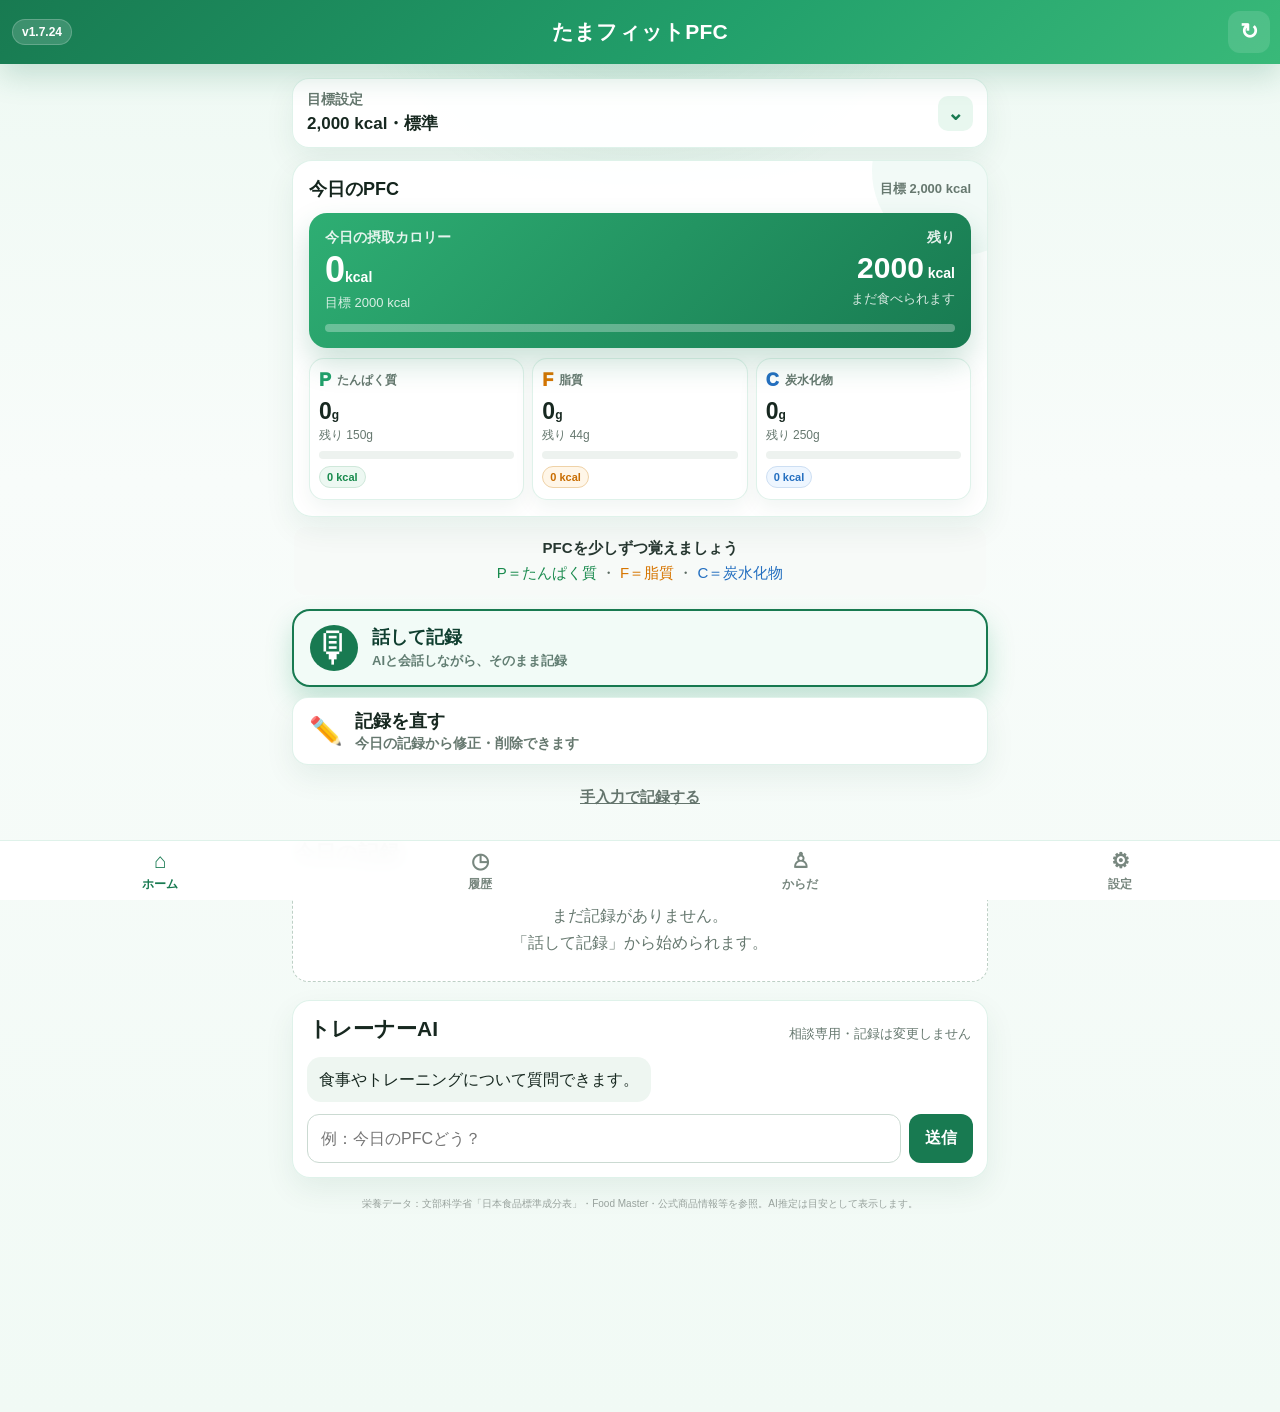
==== clean/index.html @ 048c7cb8 "Expose v1.7.24 runtime in clean entry" ====
<!doctype html>
<html lang="ja">
<head>
  <meta charset="utf-8">
  <meta name="viewport" content="width=device-width,initial-scale=1,maximum-scale=1,user-scalable=no">
  <meta name="theme-color" content="#187a51">
  <title>たまフィットPFC</title>
  <link rel="preconnect" href="https://script.google.com">
  <link rel="preconnect" href="https://script.googleusercontent.com">
  <link rel="preconnect" href="https://generativelanguage.googleapis.com" crossorigin>
  <link rel="stylesheet" href="./assets/app.css">
  <link rel="stylesheet" href="./assets/voice-lab.css">
  <link rel="stylesheet" href="./assets/senior-ui.css?v=1.6.1">
  <link rel="stylesheet" href="./assets/v160.css?v=1.6.1">
  <style>
    #voice-sheet .sv4-header .close-btn{width:auto;min-width:96px;padding:0 12px;font-size:15px;font-weight:900;display:inline-flex;align-items:center;justify-content:center;gap:4px}
    #voice-sheet .sv4-header .close-btn::after{content:'ホーム';font-size:13px;font-weight:900}
  </style>
</head>
<body>
<header class="header">
  <div class="app-build-version">v1.7.24</div>
  <h1>たまフィットPFC</h1>
  <button class="header-refresh" id="reload-btn" title="最新版に更新" aria-label="最新版に更新">↻</button>
</header>
<main class="container">
  <section id="view-home"></section>
  <section id="view-history" hidden></section>
  <section id="view-body" hidden></section>
  <section id="view-settings" hidden></section>
</main>
<nav class="bottom-nav">
  <button class="nav-btn active" data-view="home"><span>⌂</span>ホーム</button>
  <button class="nav-btn" data-view="history"><span>◷</span>履歴</button>
  <button class="nav-btn" data-view="body"><span>♙</span>からだ</button>
  <button class="nav-btn" data-view="settings"><span>⚙</span>設定</button>
</nav>
<div id="voice-modal" class="modal" hidden><div class="modal-sheet" id="voice-sheet"></div></div>
<div id="manual-modal" class="modal" hidden><div class="modal-sheet small-sheet" id="manual-sheet"></div></div>
<div id="toast"></div>
<script src="./assets/base-foods.js"></script>
<script>globalThis.__PFC_CLEAN_BASE_FOOD_ROWS__ = DB;</script>
<script type="importmap">{"imports":{
  "./src/voice/input.js":"./src/voice/input.js?v=1.5.1",
  "./src/ai/client.js":"./src/ai/client.js?v=1.5.1",
  "./src/ai/client-base.js":"./src/ai/client-base.js?v=1.5.1",
  "./src/nutrition/catalog.js":"./src/nutrition/catalog.js?v=1.5.1",
  "./src/nutrition/engine.js":"./src/nutrition/engine.js?v=1.5.1"
}}</script>
<script type="module" src="./src/main-v160.js?v=1.7.24"></script>
</body>
</html>
---- clean/assets/app.css ----
:root{--th:#22a06b;--green:#22a06b;--green-dark:#187a51;--green-light:#dff5e9;--green-soft:#effaf4;--bg:#f1faf5;--card:#fff;--text:#172820;--muted:#66786f;--line:rgba(34,160,107,.14);--danger:#bd3c35;--shadow:0 12px 30px rgba(20,83,57,.075)}*{box-sizing:border-box}html{background:var(--bg);color:var(--text);font-family:-apple-system,BlinkMacSystemFont,"Segoe UI","Noto Sans JP",sans-serif}body{margin:0;padding:0 0 76px;min-height:100vh;background:radial-gradient(circle at 50% -90px,rgba(34,160,107,.16),transparent 310px),linear-gradient(180deg,#eef9f3 0%,#f8fcfa 34%,#f1faf5 100%);color:var(--text)}button,input,select{font:inherit}.header{position:sticky;top:0;z-index:30;min-height:64px;display:flex;align-items:center;justify-content:center;padding:10px 58px;background:linear-gradient(135deg,#187a51 0%,#22a06b 56%,#39b979 100%);box-shadow:0 12px 30px rgba(24,122,81,.20);color:#fff}.header h1{font-size:19px;margin:0;font-weight:900;letter-spacing:.01em;white-space:nowrap}.app-build-version{position:absolute;left:12px;top:50%;transform:translateY(-50%);font-size:10px;font-weight:900;padding:5px 8px;border-radius:999px;background:rgba(255,255,255,.16);border:1px solid rgba(255,255,255,.20);color:#fff}.header-refresh{position:absolute;right:10px;top:50%;transform:translateY(-50%);width:42px;height:42px;border:0;border-radius:12px;background:rgba(255,255,255,.12);color:#fff;font-size:22px;font-weight:900;cursor:pointer}.container{max-width:720px;margin:0 auto;padding:14px 12px 32px}.section-title{margin:6px 2px 14px}.section-title h1{font-size:23px;margin:0 0 4px}.section-title p{margin:0;color:var(--muted);font-size:12px}.tgt-sec,.dash,.trainer-card,.panel,.backup-panel,.runtime-panel,.record-card,.history-day,.body-row{background:rgba(255,255,255,.95);border:1px solid var(--line);box-shadow:var(--shadow)}.tgt-sec{border-radius:17px;margin-bottom:12px}.tgt-tog{display:flex;align-items:center;justify-content:space-between;padding:12px 14px}.tgt-tog-text{display:flex;flex-direction:column;gap:3px}.tgt-label{font-size:11px;color:var(--muted);font-weight:800}.tgt-value{font-size:14px;font-weight:900}.tgt-arrow{width:35px;height:35px;border:0;border-radius:10px;background:#e8f7ef;color:#187a51;font-size:20px;font-weight:900}.dash{position:relative;border-radius:20px;padding:16px;margin-bottom:10px;overflow:hidden}.dash::after{content:"";position:absolute;right:-55px;top:-75px;width:170px;height:170px;border-radius:50%;background:rgba(34,160,107,.055);pointer-events:none}.dash-t{position:relative;z-index:1;display:flex;justify-content:space-between;align-items:center;gap:10px;color:#14251d;font-weight:900;font-size:15px;margin-bottom:12px}.dash-target{font-size:10px;color:var(--muted);font-weight:800}.mtr-cal{position:relative;z-index:1;border-radius:18px;padding:16px;background:linear-gradient(135deg,#2eae73 0%,#187a51 100%);color:#fff;box-shadow:0 15px 30px rgba(24,122,81,.22)}.cal-summary{display:flex;justify-content:space-between;gap:14px}.cal-caption{font-size:11px;font-weight:700;opacity:.88}.cal-value{font-size:36px;font-weight:900;line-height:1.1;margin-top:3px}.cal-value small,.cal-rem small{font-size:12px;font-weight:800}.cal-right{text-align:right}.cal-rem{font-size:30px;font-weight:900;line-height:1.15;margin-top:4px}.cal-sub{font-size:10px;opacity:.82;margin-top:4px}.bar-bg{height:8px;border-radius:999px;background:#edf2ef;overflow:hidden}.bar{display:block;height:100%;border-radius:inherit;background:var(--green);transition:width .25s}.mtr-cal .bar-bg{margin-top:13px;background:rgba(255,255,255,.30)}.mtr-cal .bar{background:rgba(255,255,255,.94)}.pfc-mini-grid{display:grid;grid-template-columns:repeat(3,1fr);gap:8px;margin-top:10px}.macro-card{background:#fff;border:1px solid var(--line);border-radius:15px;padding:11px 9px;box-shadow:0 8px 20px rgba(20,83,57,.06)}.macro-head{display:flex;align-items:center;gap:6px}.macro-letter{font-weight:1000;color:var(--green);font-size:18px}.macro-name{font-size:9px;color:var(--muted);font-weight:800}.macro-value{font-size:21px;font-weight:900;margin:7px 0 2px}.macro-value small{font-size:10px}.macro-goal{font-size:9px;color:var(--muted);margin-bottom:7px}.macro-cal-pill{display:inline-block;margin-top:7px;padding:4px 7px;border-radius:999px;background:#f4fbf7;border:1px solid #d7eee2;color:#187a51;font-size:8px;font-weight:800}.macro-f .macro-letter{color:#d67500}.macro-c .macro-letter{color:#246fc0}.macro-f .bar{background:#d49b28}.macro-c .bar{background:#3479b0}.senior-pfc-legend{margin:10px 2px 0;padding:9px 10px;border-radius:12px;background:#f7faf8;color:#596961;font-size:12px;line-height:1.55;text-align:center}.senior-pfc-legend b{color:#273831}.senior-pfc-legend .p{color:#188a4d}.senior-pfc-legend .f{color:#d67500}.senior-pfc-legend .c{color:#246fc0}.senior-main-actions{display:grid;gap:10px;margin:14px 0 20px}.senior-main-actions button{cursor:pointer;font-family:inherit}.senior-talk-btn{min-height:96px;border:0;border-radius:18px;background:linear-gradient(135deg,#1f9d68 0%,#35b97d 100%);color:#fff;box-shadow:0 13px 26px rgba(34,160,107,.25);display:flex;align-items:center;justify-content:flex-start;gap:16px;padding:16px 20px;text-align:left}.senior-talk-btn .mic{font-size:42px}.senior-talk-btn strong{display:block;font-size:24px}.senior-talk-btn small{display:block;margin-top:4px;font-size:12px;font-weight:700;opacity:.9}.senior-fix-btn{min-height:62px;border-radius:16px;border:1px solid var(--line);background:#fff;color:var(--text);display:flex;align-items:center;gap:12px;padding:11px 16px;text-align:left;box-shadow:var(--shadow)}.senior-fix-btn .pen{font-size:27px}.senior-fix-btn strong{font-size:18px;display:block}.senior-fix-btn small{font-size:11px;color:var(--muted);font-weight:700}.senior-manual-link{border:0;background:transparent;color:#64756d;font-size:12px;font-weight:800;text-decoration:underline;min-height:34px}.records-section{margin-top:2px;scroll-margin-top:82px}.records-section.fix-pulse{animation:fixPulse 1.2s ease}.section-head{display:flex;align-items:end;justify-content:space-between;gap:12px;margin:0 2px 10px}.section-head h2{font-size:18px;margin:0}.section-head span{font-size:10px;color:var(--muted)}.empty-card{padding:24px 18px;text-align:center;color:var(--muted);background:#fff;border:1px dashed #bdd0c5;border-radius:16px;line-height:1.7}.record-card{border-radius:15px;padding:13px;margin-bottom:9px}.record-main{display:flex;justify-content:space-between;gap:10px}.record-main strong{display:block;font-size:15px}.record-main span{display:block;color:var(--muted);font-size:10px;margin-top:4px}.record-main>b{white-space:nowrap;color:var(--green-dark)}.record-macros{font-size:11px;color:var(--muted);margin-top:9px}.record-actions{display:flex;justify-content:flex-end;gap:7px;margin-top:10px}.ghost-btn,.text-btn{border:0;background:#eef5f1;color:var(--green-dark);border-radius:10px;padding:8px 12px;font-weight:800;font-size:12px}.ghost-btn.danger,.text-btn{color:var(--danger);background:#fff0ef}.trainer-card{margin-top:18px;border-radius:18px;padding:14px}.trainer-log{max-height:220px;overflow:auto;display:flex;flex-direction:column;gap:8px;padding:4px 0 12px}.chat-line{max-width:88%;padding:10px 12px;border-radius:14px;font-size:13px;line-height:1.5}.chat-line.bot{background:#eef6f1;align-self:flex-start}.chat-line.user{background:var(--green-dark);color:#fff;align-self:flex-end}.chat-line.loading{opacity:.6}.chat-compose{display:flex;gap:8px}.chat-compose input,.search-input{flex:1;border:1px solid #cbdad2;border-radius:12px;padding:12px 13px;background:#fff}.chat-compose button{border:0;background:var(--green-dark);color:#fff;border-radius:12px;padding:0 16px;font-weight:900}.history-day{border-radius:16px;padding:15px;margin-bottom:10px}.history-day.current{border-color:#9acbb2;background:#f8fffb}.history-head{display:flex;justify-content:space-between;margin-bottom:7px}.history-head span{color:var(--green-dark);font-weight:900}.history-day>div:nth-child(2){font-size:12px;color:var(--muted)}.history-day details{margin-top:10px}.history-day summary{cursor:pointer;font-size:12px;font-weight:800}.history-items{margin-top:8px;border-top:1px solid var(--line)}.history-items>div{display:flex;justify-content:space-between;gap:10px;padding:8px 0;border-bottom:1px solid #eef3f0;font-size:11px}.body-form,.settings-grid,.backup-panel,.runtime-panel{padding:16px;margin-bottom:12px;border-radius:16px}.body-form,.settings-grid{display:grid;grid-template-columns:repeat(2,1fr);gap:12px}.body-form label,.settings-grid label,.manual-form label,.form-row label{font-size:11px;color:var(--muted);display:flex;flex-direction:column;gap:5px}.body-form input,.settings-grid input,.settings-grid select,.manual-form input,.manual-form select,.form-row input,.form-row select{border:1px solid #cbdad2;border-radius:10px;padding:10px;background:#fff;color:var(--text)}.primary-btn,.secondary-btn{border:0;border-radius:13px;padding:12px 16px;font-weight:900;cursor:pointer}.primary-btn{background:var(--green-dark);color:#fff}.primary-btn:disabled{background:#aab7b0}.secondary-btn{background:#edf5f0;color:var(--green-dark);border:1px solid #d4e4db}.wide{width:100%}.body-row{display:grid;grid-template-columns:1.3fr repeat(3,1fr);gap:8px;border-radius:14px;padding:12px;margin-bottom:8px;font-size:12px}.backup-panel h2,.runtime-panel h2{margin:0 0 8px;font-size:17px}.backup-panel p,.runtime-panel p{font-size:12px;color:var(--muted);line-height:1.6}.button-row{display:flex;gap:8px;flex-wrap:wrap}.bottom-nav{position:fixed;z-index:25;left:0;right:0;bottom:0;padding-bottom:env(safe-area-inset-bottom);display:grid;grid-template-columns:repeat(4,1fr);background:rgba(255,255,255,.97);border-top:1px solid var(--line);backdrop-filter:blur(10px)}.nav-btn{border:0;background:transparent;color:#78877f;padding:9px 4px 7px;font-size:10px;font-weight:900}.nav-btn span{display:block;font-size:19px;line-height:1;margin-bottom:5px}.nav-btn.active{color:var(--green-dark)}.modal[hidden]{display:none!important}.modal{position:fixed;z-index:100;inset:0;background:rgba(5,25,15,.48);display:flex;align-items:flex-end;justify-content:center}.modal-sheet{width:min(680px,100%);max-height:100vh;overflow:auto;background:#fff;box-shadow:0 25px 70px rgba(0,0,0,.25)}.small-sheet{max-width:560px;border-radius:24px 24px 0 0;padding:15px}.sv4-header{position:sticky;top:0;z-index:4;display:flex;align-items:center;justify-content:space-between;padding:13px 15px;background:rgba(255,255,255,.97);border-bottom:1px solid #e5ece8}.sv4-header button{width:46px;height:46px;border:0;border-radius:14px;background:#eef4f1;font-size:24px;color:#42554b}.sv4-header strong{font-size:20px}.sv4-header .spacer{width:46px}.sv4-body{padding:15px;display:grid;gap:13px}.mode-tabs{display:grid;grid-template-columns:repeat(3,1fr);gap:6px}.voice-mode{border:1px solid #dbe6e0;background:#fff;border-radius:13px;padding:9px 6px;text-align:left;color:var(--text)}.voice-mode b{display:block;font-size:12px}.voice-mode small{display:block;font-size:8px;color:var(--muted);margin-top:3px;line-height:1.35}.voice-mode.selected{background:#e9f7ef;border-color:#83bea0;color:var(--green-dark)}.sv4-prompt{padding:14px 15px;border-radius:16px;background:var(--green-soft);font-size:17px;font-weight:900;line-height:1.45;border:1px solid #d9eadf}.sv4-prompt small{display:block;font-size:11px;color:var(--muted);font-weight:650;margin-top:5px}.sv4-listen-status{text-align:center;color:var(--green-dark);font-weight:900;font-size:13px;min-height:20px}.sv4-mic{width:112px;height:112px;border-radius:50%;border:0;margin:0 auto;background:linear-gradient(145deg,#27a96f,#14784f);color:#fff;font-size:50px;box-shadow:0 8px 28px rgba(24,122,81,.28);cursor:pointer}.sv4-mic.listening{animation:pulse 1.25s infinite}.sv4-mic:disabled{opacity:.55}.sv4-last{font-size:12px;color:#52645b;text-align:center;min-height:20px}.sv4-last b{color:#23352c}.sv4-memo{border:1px solid #dce8e1;border-radius:18px;overflow:hidden;background:#fff;box-shadow:0 3px 14px rgba(12,52,34,.06)}.sv4-memo-head{padding:12px 15px;background:#f5faf7;display:flex;align-items:center;justify-content:space-between}.sv4-memo-head strong{font-size:15px}.sv4-memo-head span{font-size:10px;color:#187a51;font-weight:900}.sv4-empty{padding:22px;text-align:center;color:#7b8982;font-size:13px}.sv4-food{display:grid;grid-template-columns:1fr auto;gap:8px;align-items:center;padding:13px 14px;border-top:1px solid #edf2ef}.sv4-food:first-child{border-top:0}.sv4-food-name{font-size:16px;font-weight:900}.sv4-food-meta{font-size:11px;color:#718078;margin-top:3px}.sv4-food-qty{font-size:15px;font-weight:900;color:#20342a;white-space:nowrap;display:flex;align-items:center;gap:7px}.sv4-food.pending .sv4-food-qty{color:#b47400;font-size:12px}.memo-remove{border:0;background:#f2f5f3;color:#6d7b74;border-radius:50%;width:28px;height:28px;font-size:17px}.sv4-text-row{display:flex;gap:8px}.sv4-text-row input{flex:1;min-width:0;border:1px solid #d4e0da;border-radius:13px;padding:13px;font-size:15px}.sv4-text-row button{border:0;border-radius:13px;background:#e8f3ed;color:#176c49;font-weight:900;padding:0 15px}.sv4-actions{position:sticky;bottom:0;background:rgba(255,255,255,.98);border-top:1px solid #e4ebe7;padding:11px 14px calc(11px + env(safe-area-inset-bottom));display:grid;grid-template-columns:1fr;gap:9px}.sv4-actions button{min-height:52px;border-radius:14px;font-size:15px;font-weight:900;border:1px solid #d9e3de;background:#fff;color:#33473d}.sv4-actions .primary{background:var(--green-dark);color:#fff;border:0;font-size:18px}.sv4-actions .primary:disabled{background:#aab8b1}.modal-head{display:flex;justify-content:space-between;gap:12px;align-items:flex-start;margin-bottom:12px}.modal-head strong{display:block;font-size:21px}.modal-head small{display:block;color:var(--muted);margin-top:3px;font-size:11px}.close-btn{border:0;background:#eef4f1;color:#42554b;border-radius:12px;min-width:42px;height:42px;font-size:24px}.food-results{max-height:300px;overflow:auto;margin:10px 0}.food-hit{width:100%;display:flex;justify-content:space-between;align-items:center;gap:12px;border:0;border-bottom:1px solid var(--line);background:#fff;padding:12px;text-align:left}.food-hit span strong{display:block}.food-hit span small{display:block;color:var(--muted);font-size:9px;margin-top:3px}.food-hit>b{font-size:9px;color:var(--green-dark);background:#e9f7ef;border-radius:999px;padding:5px 7px}.manual-hint{padding:20px;color:var(--muted);text-align:center}.manual-form{background:#fff;border:1px solid var(--line);border-radius:16px;padding:14px}.manual-form h3{margin:0 0 10px}.form-row{display:grid;grid-template-columns:1fr 1fr 1fr;gap:8px}.choice-row{display:flex;gap:6px;flex-wrap:wrap;margin:10px 0}.choice-chip{border:1px solid #c9ddd2;background:#f4fbf7;color:var(--green-dark);padding:7px 10px;border-radius:999px;font-size:11px}.manual-preview{font-size:12px;color:var(--muted);margin:10px 0}#toast{position:fixed;z-index:200;left:50%;bottom:88px;transform:translate(-50%,20px);background:#173f2d;color:#fff;padding:10px 15px;border-radius:999px;font-size:12px;font-weight:800;opacity:0;pointer-events:none;transition:.2s;white-space:nowrap}#toast.show{opacity:1;transform:translate(-50%,0)}@keyframes pulse{0%,100%{box-shadow:0 0 0 0 rgba(34,160,107,.25),0 8px 28px rgba(24,122,81,.28)}50%{box-shadow:0 0 0 18px rgba(34,160,107,0),0 8px 28px rgba(24,122,81,.28)}}@keyframes fixPulse{0%,100%{transform:none}35%{transform:scale(1.01);filter:drop-shadow(0 0 14px rgba(34,160,107,.28))}}@media(min-width:760px){.modal{padding:16px;align-items:center}.modal-sheet{border-radius:24px;max-height:calc(100vh - 32px)}}@media(max-width:620px){.container{padding:12px 9px 28px}.header h1{font-size:16px}.app-build-version{font-size:8px}.pfc-mini-grid{gap:6px}.macro-card{padding:9px 7px}.macro-name{font-size:8px}.macro-value{font-size:18px}.senior-talk-btn strong{font-size:22px}.body-form,.settings-grid{grid-template-columns:1fr 1fr}.form-row{grid-template-columns:1fr 1fr}.body-row{grid-template-columns:1fr 1fr}.mode-tabs{gap:4px}.voice-mode{padding:8px 5px}.sv4-body{padding:12px}.sv4-mic{width:108px;height:108px}}
---- clean/assets/voice-lab.css ----
.voice-lab-card{margin:12px 0 14px;padding:12px;border:1px solid #cfe8dc;border-radius:14px;background:#f7fcf9;box-shadow:0 4px 14px rgba(24,122,81,.06)}
.vl-head{display:flex;align-items:flex-start;justify-content:space-between;gap:8px}.vl-head b{font-size:13px;color:#176c49}.vl-head small{display:block;margin-top:2px;color:#62776d;font-size:10px;line-height:1.35}.vl-head>span{font-size:11px;color:#638176;background:#e6f5ed;border-radius:999px;padding:3px 8px;white-space:nowrap}
.vl-now{display:grid;grid-template-columns:repeat(4,1fr);gap:6px;margin-top:10px}.vl-now>div{background:#fff;border:1px solid #e1eee8;border-radius:10px;padding:7px 4px;text-align:center}.vl-now small{display:block;font-size:9px;color:#74847d}.vl-now strong{display:block;margin-top:2px;font-size:12px;color:#173c2e}
.vl-avg{margin-top:8px;font-size:10px;color:#5b6f66;line-height:1.5}.vl-rate{display:flex;align-items:center;gap:5px;flex-wrap:wrap;margin-top:8px}.vl-rate span{font-size:10px;color:#52675e;margin-right:auto}.vl-rate button{border:1px solid #bcdcca;background:white;color:#176c49;border-radius:8px;padding:5px 8px;font-size:10px;font-weight:700}.vl-rate .vl-clear{color:#66756f;border-color:#d9e3de;font-weight:500}
.mode-tabs .voice-mode small{font-size:9px;line-height:1.25}
@media(max-width:390px){.vl-now{grid-template-columns:repeat(2,1fr)}}
---- clean/assets/senior-ui.css ----
/* v1.5.1 — senior-friendly interaction and typography layer.
   Keep form fields selectable, but prevent accidental text-selection/callout on app chrome. */
html,body{font-size:17px;-webkit-text-size-adjust:100%;text-size-adjust:100%}
body{-webkit-tap-highlight-color:transparent}
body :not(input):not(textarea):not([contenteditable="true"]){-webkit-user-select:none;user-select:none;-webkit-touch-callout:none}
button,[role="button"],[data-action],[data-view],[data-mode],summary,label{touch-action:manipulation;-webkit-tap-highlight-color:transparent}
button:focus:not(:focus-visible),[role="button"]:focus:not(:focus-visible){outline:none}
input,textarea,select{font-size:16px;line-height:1.45}

/* Readability: enlarge the smallest labels without changing the overall card geometry. */
.header h1{font-size:21px}
.app-build-version{font-size:12px;padding:5px 9px}
.section-title h1{font-size:25px}
.section-title p{font-size:15px;line-height:1.55}
.tgt-label{font-size:14px}.tgt-value{font-size:17px}
.dash-t{font-size:18px}.dash-target{font-size:13px}
.cal-caption{font-size:14px}.cal-sub{font-size:13px;line-height:1.35}
.cal-value small,.cal-rem small{font-size:14px}
.macro-name{font-size:12px;line-height:1.25}.macro-value{font-size:23px}.macro-value small{font-size:12px}.macro-goal{font-size:12px}.macro-cal-pill{font-size:11px}
.senior-pfc-legend{font-size:15px;line-height:1.65}
.senior-talk-btn small{font-size:15px;line-height:1.4}.senior-fix-btn small{font-size:14px;line-height:1.4}.senior-manual-link{font-size:15px;min-height:44px}
.section-head h2{font-size:21px}.section-head span{font-size:13px}
.empty-card{font-size:16px}
.record-main strong{font-size:18px;line-height:1.35}.record-main span{font-size:14px}.record-main>b{font-size:16px}.record-macros{font-size:14px;line-height:1.55}
.ghost-btn,.text-btn{font-size:15px;min-height:44px}
.chat-line{font-size:16px;line-height:1.6}.chat-compose button{font-size:16px;min-width:64px}
.history-day>div:nth-child(2),.history-day summary{font-size:15px}.history-items>div{font-size:14px}
.body-form label,.settings-grid label,.manual-form label,.form-row label{font-size:14px}.body-row{font-size:14px}
.backup-panel p,.runtime-panel p{font-size:14px;line-height:1.7}
.primary-btn,.secondary-btn{font-size:16px;min-height:48px}
.nav-btn{font-size:12px;min-height:58px}.nav-btn span{font-size:21px}
.sv4-header strong{font-size:22px}
.voice-mode{min-height:72px;padding:10px 8px}.voice-mode b{font-size:16px;line-height:1.25}.voice-mode small{font-size:11px;line-height:1.4}
.sv4-prompt{font-size:20px;line-height:1.5}.sv4-prompt small{font-size:14px;line-height:1.5}
.sv4-listen-status{font-size:16px;line-height:1.45;min-height:24px}
.sv4-last{font-size:15px;line-height:1.5}
.sv4-memo-head strong{font-size:18px}.sv4-memo-head span{font-size:13px}
.sv4-empty{font-size:16px;line-height:1.6}.sv4-food-name{font-size:19px;line-height:1.35}.sv4-food-meta{font-size:14px;line-height:1.45}.sv4-food-qty{font-size:18px}
.sv4-text-row input{font-size:16px}.sv4-text-row button,.sv4-actions button{font-size:17px;min-height:52px}

/* v1.5.1 — the user, not a silence timer, decides when speech is submitted. */
.sv4-input-controls{display:grid;grid-template-columns:minmax(120px,.88fr) minmax(170px,1.12fr);gap:12px;align-items:stretch}
.sv4-input-controls .sv4-mic{width:100%;height:auto;min-height:112px;margin:0;border-radius:24px;display:flex;flex-direction:column;align-items:center;justify-content:center;gap:4px;padding:12px}
.sv4-input-controls .sv4-mic .mic-icon{font-size:48px;line-height:1}
.sv4-input-controls .sv4-mic .mic-label{font-size:15px;font-weight:900;line-height:1.25}
.sv4-send-voice{min-height:112px;border:0;border-radius:24px;background:linear-gradient(145deg,#218d60,#126d49);color:#fff;box-shadow:0 8px 28px rgba(24,122,81,.22);display:flex;flex-direction:column;align-items:center;justify-content:center;gap:5px;padding:14px;cursor:pointer}
.sv4-send-voice strong{font-size:27px;line-height:1.1}.sv4-send-voice small{font-size:14px;font-weight:800;line-height:1.35}
.sv4-send-voice:disabled{background:#c4cfca;color:#f5f7f6;box-shadow:none;cursor:default}

@media (max-width:420px){
  .mode-tabs{gap:5px}.voice-mode{padding:9px 6px}.voice-mode b{font-size:15px}.voice-mode small{font-size:10px}
  .pfc-mini-grid{gap:6px}.macro-card{padding:11px 7px}.macro-name{font-size:11px}.macro-value{font-size:21px}
  .sv4-input-controls{grid-template-columns:minmax(110px,.82fr) minmax(160px,1.18fr);gap:9px}.sv4-send-voice strong{font-size:25px}.sv4-send-voice small{font-size:13px}
}
---- clean/assets/v160.css ----
/* PFC Mirror v1.6.0 — senior integration layer */
.v160-legacy-target-form{position:absolute!important;width:1px!important;height:1px!important;overflow:hidden!important;clip:rect(0 0 0 0)!important;clip-path:inset(50%)!important;white-space:nowrap!important}
.v160-target-panel{background:#fff;border:1px solid #dbe9e1;border-radius:20px;padding:18px;margin-bottom:16px;box-shadow:0 8px 24px rgba(20,80,52,.07)}
.v160-panel-head{display:flex;justify-content:space-between;align-items:flex-end;gap:12px;margin-bottom:15px}
.v160-panel-head span,.v160-mode-title{display:block;font-weight:900;color:#187a51;font-size:14px}
.v160-panel-head strong{display:block;margin-top:3px;font-size:22px;color:#18342a}
.v160-panel-head small{color:#6e7e76;font-weight:700;text-align:right}
.v160-cal-presets{display:grid;grid-template-columns:1fr 1fr;gap:10px}
.v160-cal-btn{min-height:82px;border:1px solid #dce7e1;border-radius:16px;background:#fff;color:#18342a;padding:10px}
.v160-cal-btn span{display:block;font-size:13px;font-weight:800;color:#6d7b74}.v160-cal-btn strong{font-size:27px;line-height:1.15}.v160-cal-btn small{font-size:12px;font-weight:800}
.v160-cal-btn.is-selected,.v160-mode-btn.is-selected{border:2px solid #187a51;background:#eaf7f0;color:#126341}
.v160-mode-title{margin:18px 0 9px}.v160-mode-presets{display:grid;grid-template-columns:1fr 1fr;gap:9px}
.v160-mode-btn{min-height:54px;border:1px solid #dce7e1;border-radius:14px;background:#fff;color:#18342a;font-weight:900}
.v160-custom{margin-top:17px;padding-top:16px;border-top:1px solid #e5ece8}.v160-custom label{font-size:14px;font-weight:800;color:#50635a}
.v160-custom label>span{display:flex;align-items:center;gap:7px;margin-top:7px}.v160-custom input{width:100%;min-height:52px;border:1px solid #cad9d1;border-radius:13px;padding:0 13px;font-size:22px;font-weight:900}
.v160-custom button{width:100%;min-height:54px;margin-top:9px;border:0;border-radius:14px;background:#187a51;color:#fff;font-weight:900}
.v160-alcohol-card{margin-top:10px;padding:14px 16px;border-radius:16px;background:#f5f0fb;border:1px solid #e4d8f0;color:#3f3150;display:grid;grid-template-columns:1fr auto;align-items:center;gap:3px 12px}
.v160-alcohol-card>div{display:flex;gap:9px;align-items:center}.v160-alcohol-card>div span{display:grid;place-items:center;width:32px;height:32px;border-radius:10px;background:#8b5aae;color:#fff;font-weight:900;font-size:18px}
.v160-alcohol-card>div strong{font-size:16px}.v160-alcohol-card>b{font-size:26px;color:#744894}.v160-alcohol-card>b small{font-size:13px;margin-left:2px}
.v160-alcohol-card p{grid-column:1/-1;margin:2px 0 0;color:#756881;font-size:12px;font-weight:700}
.v160-history-a{margin-top:8px;padding:8px 10px;border-radius:10px;background:#f5f0fb;color:#744894;font-weight:900;font-size:13px}.v160-history-a span{font-weight:700;color:#7d7186;margin-left:5px}
.v160-version-tap{user-select:none;-webkit-user-select:none}.v160-manager{border:2px dashed #7b638f!important;background:#fbf8fd!important}.v160-manager h2{color:#624779}
.v160-manager-actions{display:grid;grid-template-columns:1fr 1fr;gap:9px}.v160-manager-actions button{min-height:52px;border:1px solid #d8cce2;border-radius:13px;background:#fff;color:#553d69;font-weight:900}
.v160-manager-actions .danger{grid-column:1/-1;color:#aa3838;background:#fff4f4;border-color:#f0cccc}
@media(max-width:380px){.v160-target-panel{padding:14px}.v160-panel-head{display:block}.v160-panel-head small{display:block;text-align:left;margin-top:5px}.v160-cal-btn strong{font-size:24px}}
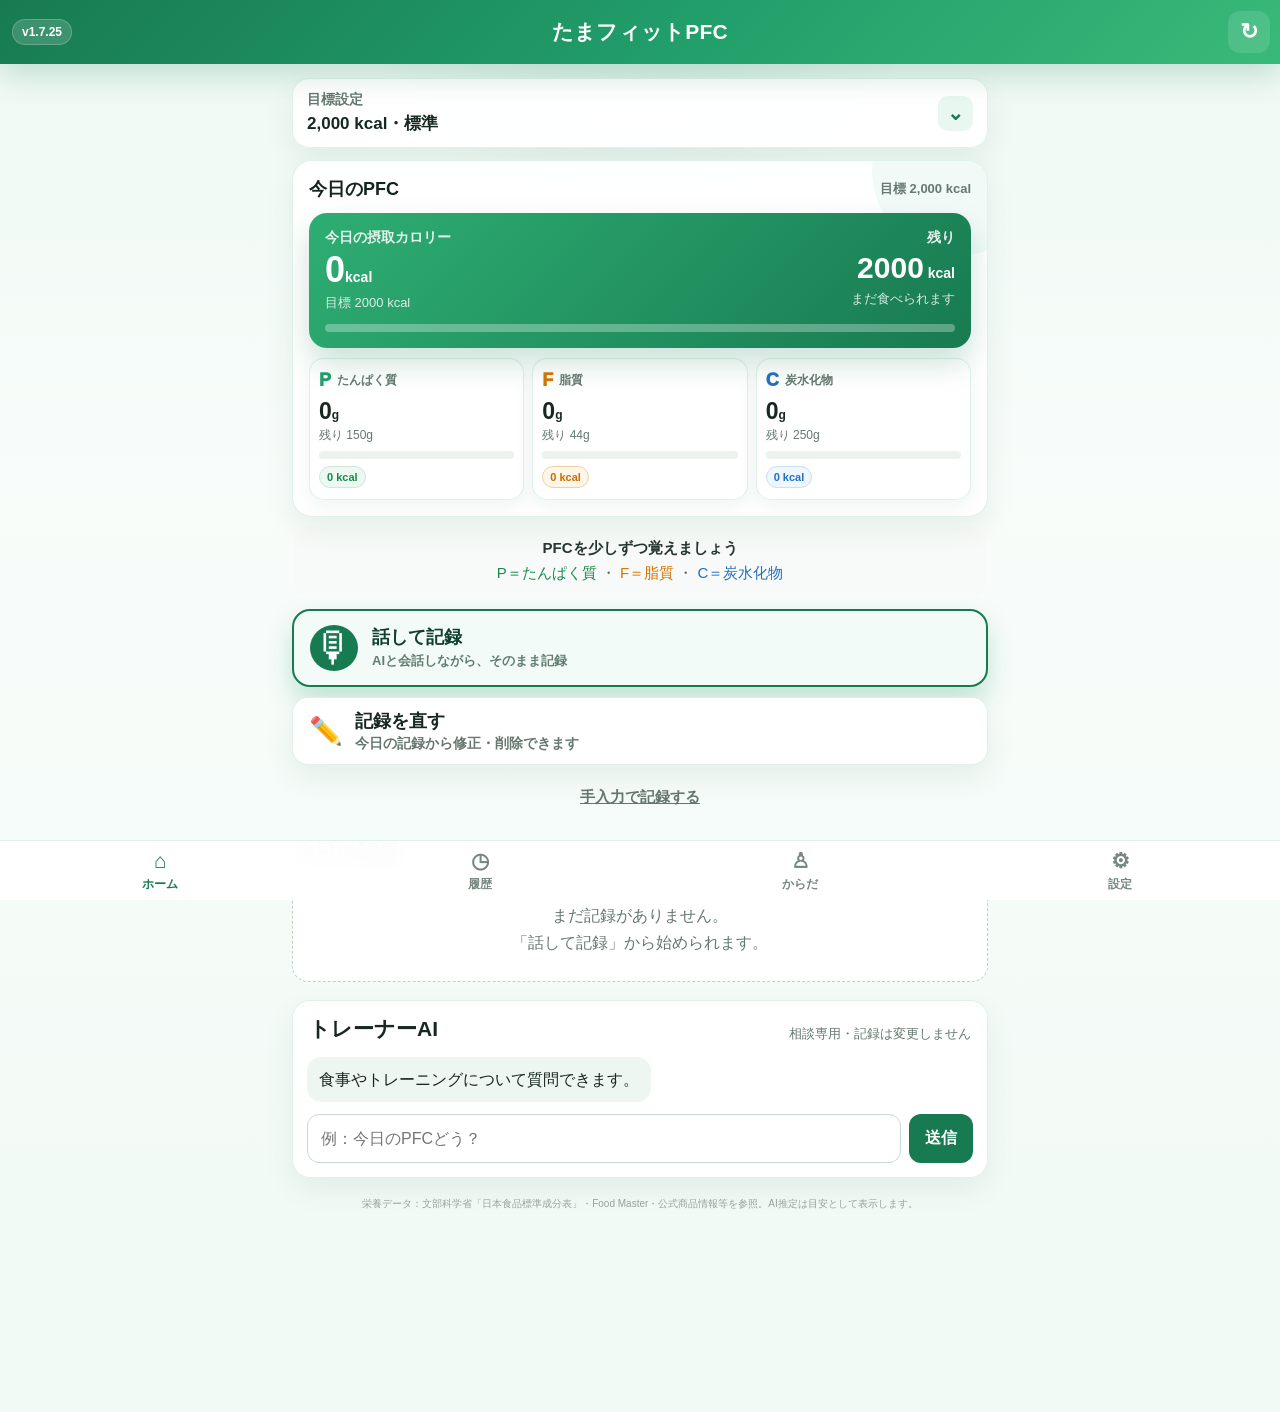
==== commit 9697b8e1: "Bump clean app shell to v1.7.25" ====
--- a/clean/index.html
+++ b/clean/index.html
@@ -19,7 +19,7 @@
 </head>
 <body>
 <header class="header">
-  <div class="app-build-version">v1.7.24</div>
+  <div class="app-build-version">v1.7.25</div>
   <h1>たまフィットPFC</h1>
   <button class="header-refresh" id="reload-btn" title="最新版に更新" aria-label="最新版に更新">↻</button>
 </header>
@@ -47,6 +47,6 @@
   "./src/nutrition/catalog.js":"./src/nutrition/catalog.js?v=1.5.1",
   "./src/nutrition/engine.js":"./src/nutrition/engine.js?v=1.5.1"
 }}</script>
-<script type="module" src="./src/main-v160.js?v=1.7.24"></script>
+<script type="module" src="./src/main-v160.js?v=1.7.25"></script>
 </body>
 </html>
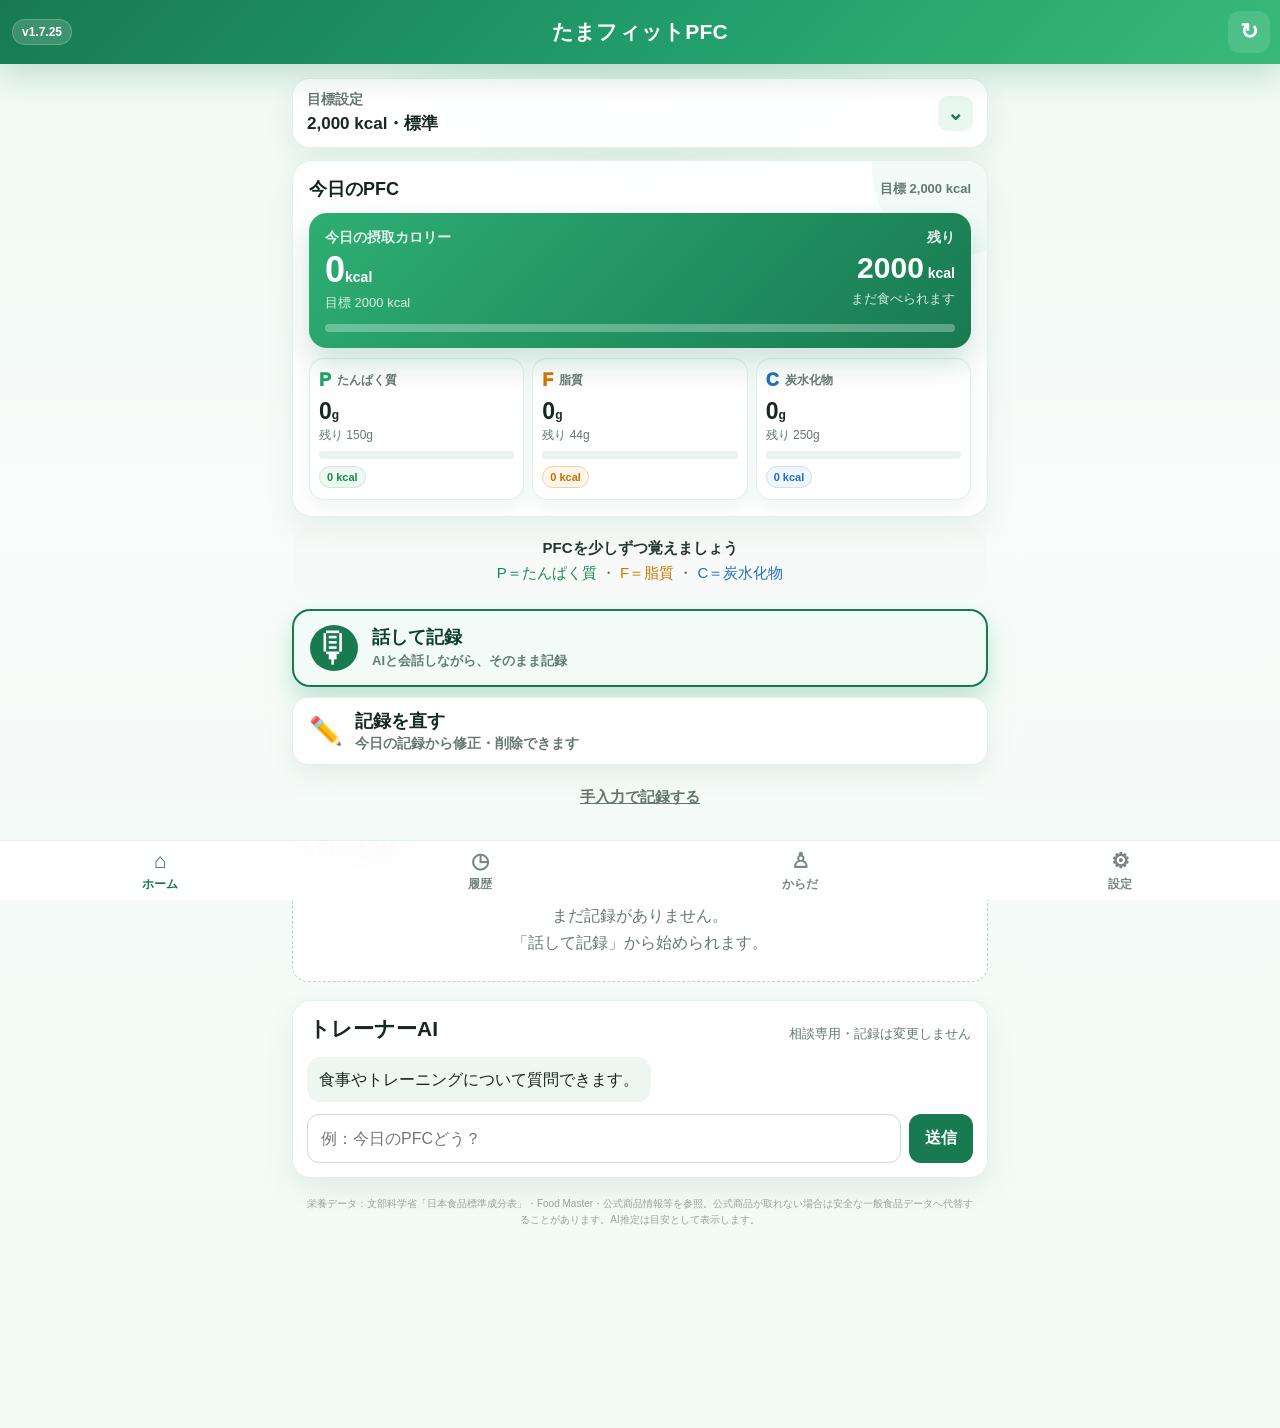
==== commit 081036d2: "Cache-bust fallback source badge UI" ====
--- a/clean/index.html
+++ b/clean/index.html
@@ -45,7 +45,11 @@
   "./src/ai/client.js":"./src/ai/client.js?v=1.5.1",
   "./src/ai/client-base.js":"./src/ai/client-base.js?v=1.5.1",
   "./src/nutrition/catalog.js":"./src/nutrition/catalog.js?v=1.5.1",
-  "./src/nutrition/engine.js":"./src/nutrition/engine.js?v=1.5.1"
+  "./src/nutrition/engine.js":"./src/nutrition/engine.js?v=1.5.1",
+  "./src/live/nutrition-lookup-v1720.js?v=1.7.25":"./src/live/nutrition-lookup-v1720.js?v=1.7.26",
+  "./src/live/draft-v1716.js?v=1.7.24":"./src/live/draft-v1716.js?v=1.7.27",
+  "./src/nutrition/evidence-v1716.js?v=1.7.24":"./src/nutrition/evidence-v1716.js?v=1.7.27",
+  "./src/ui-polish-v1716.js?v=1.7.22":"./src/ui-polish-v1716.js?v=1.7.27"
 }}</script>
 <script type="module" src="./src/main-v160.js?v=1.7.25"></script>
 </body>
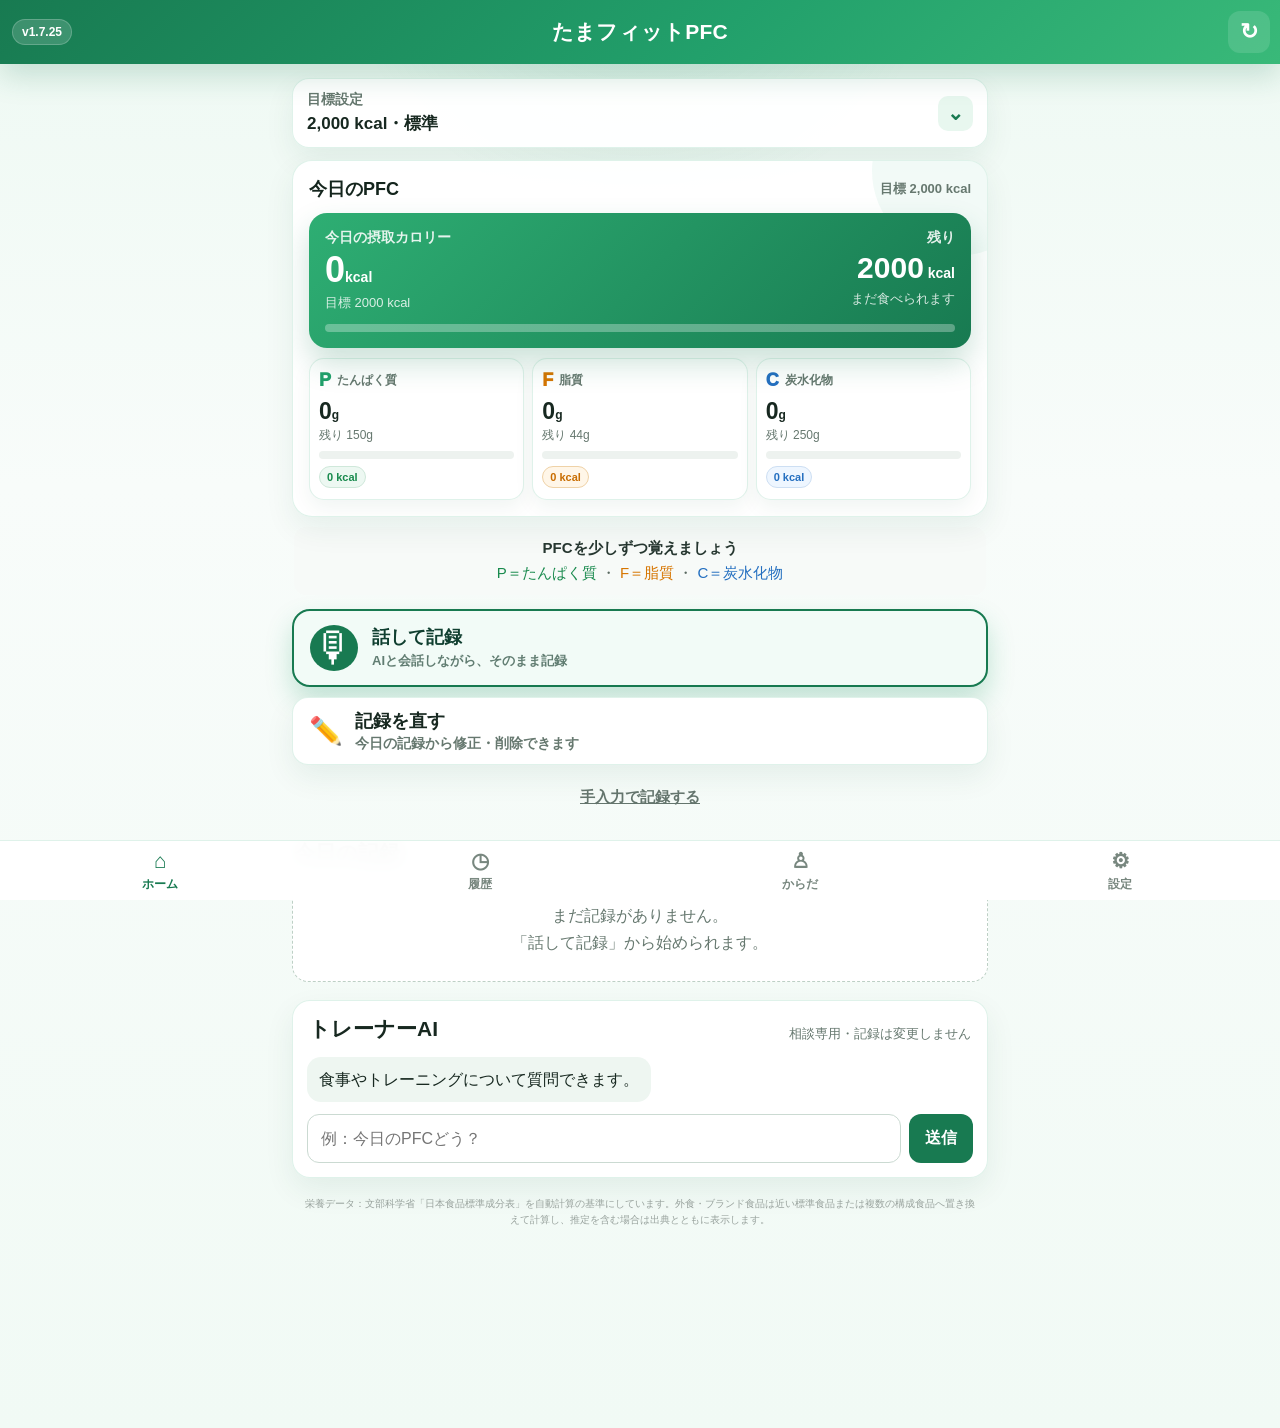
==== commit 03ab7aa4: "Cache-bust MEXT source note" ====
--- a/clean/index.html
+++ b/clean/index.html
@@ -44,12 +44,14 @@
   "./src/voice/input.js":"./src/voice/input.js?v=1.5.1",
   "./src/ai/client.js":"./src/ai/client.js?v=1.5.1",
   "./src/ai/client-base.js":"./src/ai/client-base.js?v=1.5.1",
-  "./src/nutrition/catalog.js":"./src/nutrition/catalog.js?v=1.5.1",
+  "./src/nutrition/catalog.js":"./src/nutrition/catalog.js?v=1.7.28",
   "./src/nutrition/engine.js":"./src/nutrition/engine.js?v=1.5.1",
-  "./src/live/nutrition-lookup-v1720.js?v=1.7.25":"./src/live/nutrition-lookup-v1720.js?v=1.7.26",
-  "./src/live/draft-v1716.js?v=1.7.24":"./src/live/draft-v1716.js?v=1.7.27",
+  "./src/live/config-v1720.js?v=1.7.25":"./src/live/config-v1720.js?v=1.7.28",
+  "./src/live/nutrition-lookup-v1720.js?v=1.7.25":"./src/live/nutrition-lookup-mext-v1728.js?v=1.7.28",
+  "./src/live/draft-v1716.js?v=1.7.24":"./src/live/draft-v1716.js?v=1.7.28",
+  "./src/live/live-guard-v1720.js?v=1.7.25":"./src/live/live-guard-v1720.js?v=1.7.28",
   "./src/nutrition/evidence-v1716.js?v=1.7.24":"./src/nutrition/evidence-v1716.js?v=1.7.27",
-  "./src/ui-polish-v1716.js?v=1.7.22":"./src/ui-polish-v1716.js?v=1.7.27"
+  "./src/ui-polish-v1716.js?v=1.7.22":"./src/ui-polish-v1716.js?v=1.7.28"
 }}</script>
 <script type="module" src="./src/main-v160.js?v=1.7.25"></script>
 </body>
